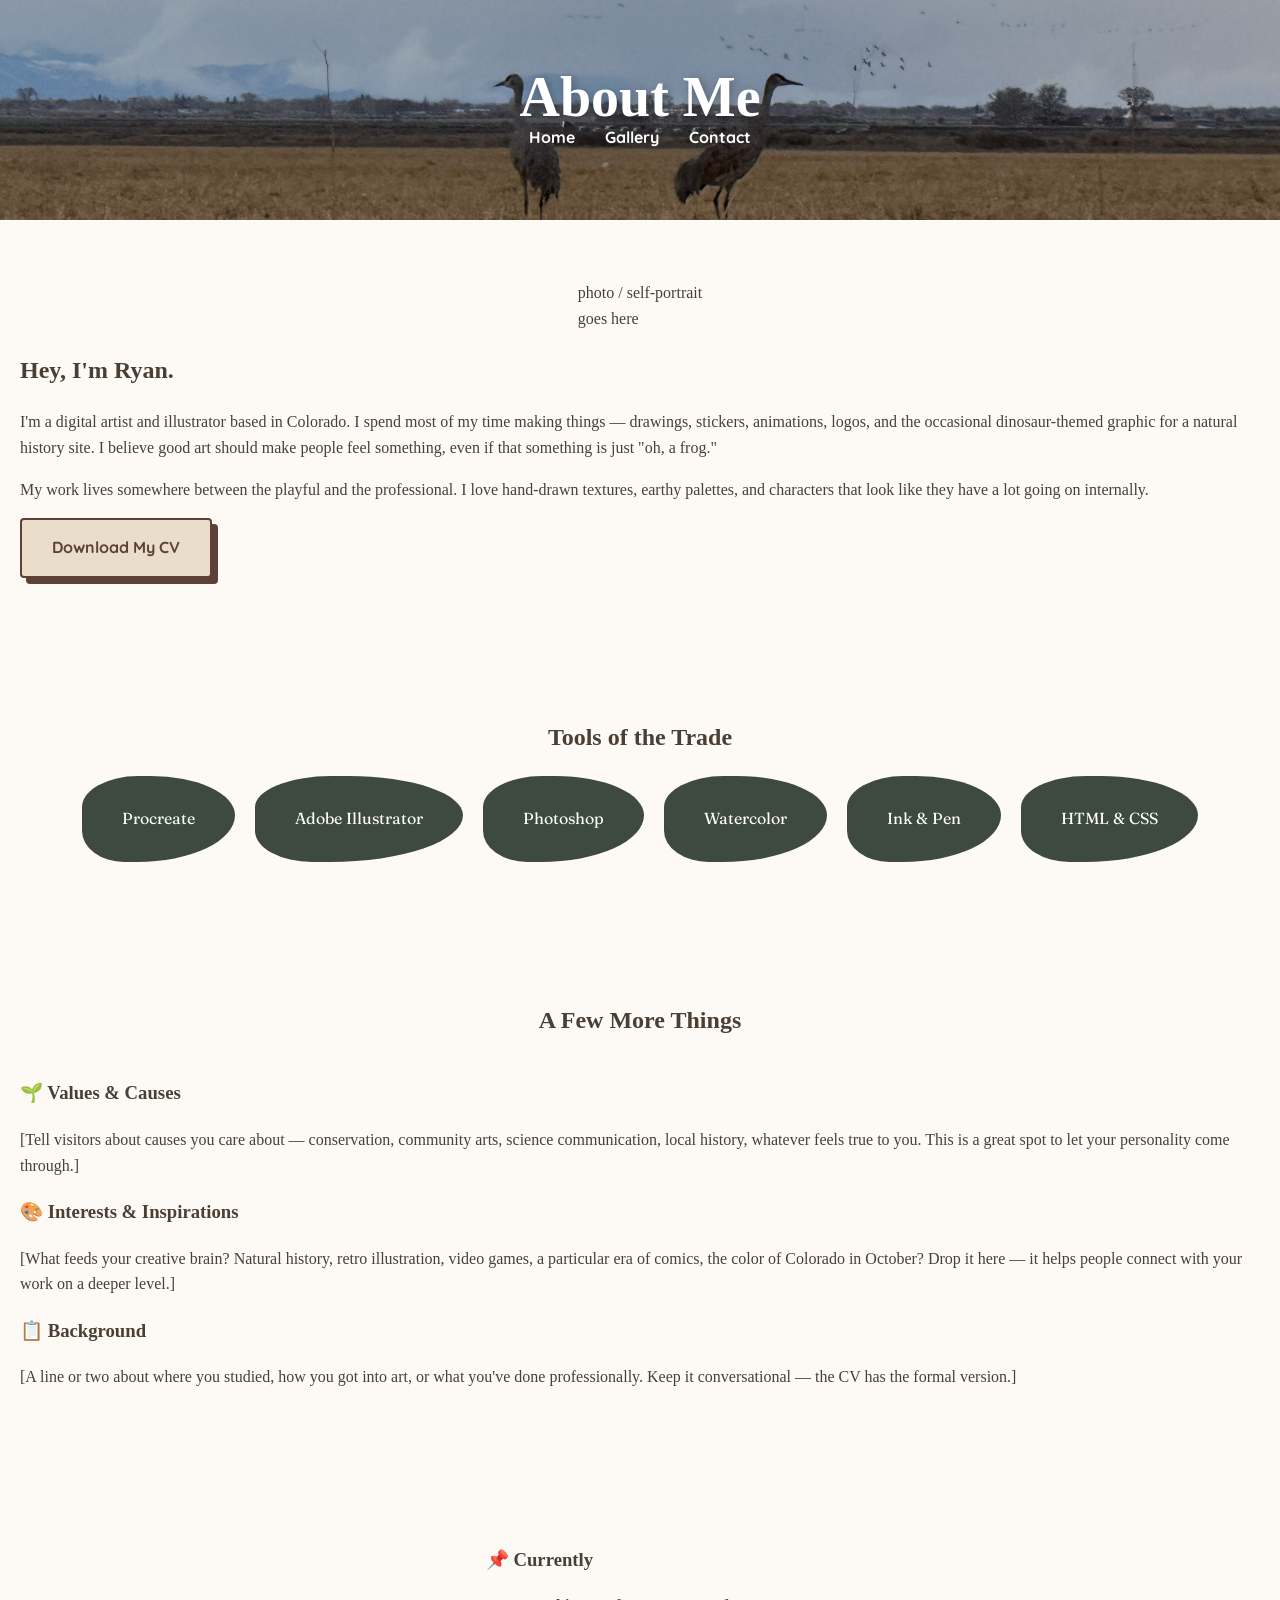
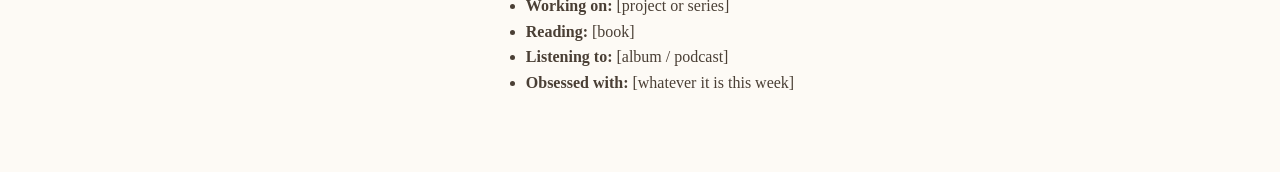
==== about.html @ b2a3b9a8 "Portfolio Ryan Tubbs portfolio" ====
<!DOCTYPE html>
<html lang="en">
<head>
    <meta charset="UTF-8">
    <title>About | Ryan Tubbs</title>
    <link rel="stylesheet" href="style.css">
    <link href="https://fonts.googleapis.com/css2?family=Fraunces:wght@700&family=Quicksand:wght@400;600&display=swap" rel="stylesheet">
</head>
<body>
 
    <header style="min-height: 20vh;">
        <h1>About Me</h1>
        <nav>
            <a href="index.html">Home</a>
            <a href="gallery.html">Gallery</a>
            <a href="contact.html">Contact</a>
        </nav>
    </header>
 
    <main id="about-page">
 
        <!-- INTRO SECTION -->
        <section id="about-intro">
            <div class="about-photo-col">
                <!-- Swap this src for a real photo or self-portrait whenever you're ready -->
                <div class="about-photo-placeholder">
                    <span>photo / self-portrait<br>goes here</span>
                </div>
            </div>
            <div class="about-text-col">
                <h2>Hey, I'm Ryan.</h2>
                <p>
                    I'm a digital artist and illustrator based in Colorado. I spend most of my time
                    making things — drawings, stickers, animations, logos, and the occasional
                    dinosaur-themed graphic for a natural history site. I believe good art should
                    make people feel something, even if that something is just "oh, a frog."
                </p>
                <p>
                    My work lives somewhere between the playful and the professional. I love
                    hand-drawn textures, earthy palettes, and characters that look like they have
                    a lot going on internally.
                </p>
                <!-- Replace href with a real path to your CV PDF when ready -->
                <a href="cv.pdf" class="tactile-btn" download>Download My CV</a>
            </div>
        </section>
 
        <!-- TOOLS & SKILLS -->
        <section id="about-skills">
            <h2>Tools of the Trade</h2>
            <div class="blob-links">
                <span class="blob-btn">Procreate</span>
                <span class="blob-btn">Adobe Illustrator</span>
                <span class="blob-btn">Photoshop</span>
                <span class="blob-btn">Watercolor</span>
                <span class="blob-btn">Ink & Pen</span>
                <span class="blob-btn">HTML & CSS</span>
            </div>
        </section>
 
        <!-- INTERESTS / VALUES / CAUSES — fill these in with your own content -->
        <section id="about-more">
            <h2>A Few More Things</h2>
            <div class="about-cards">
 
                <div class="about-card">
                    <h3>&#x1F331; Values & Causes</h3>
                    <p>
                        [Tell visitors about causes you care about — conservation,
                        community arts, science communication, local history, whatever
                        feels true to you. This is a great spot to let your personality
                        come through.]
                    </p>
                </div>
 
                <div class="about-card">
                    <h3>&#x1F3A8; Interests & Inspirations</h3>
                    <p>
                        [What feeds your creative brain? Natural history, retro illustration,
                        video games, a particular era of comics, the color of Colorado in October?
                        Drop it here — it helps people connect with your work on a deeper level.]
                    </p>
                </div>
 
                <div class="about-card">
                    <h3>&#x1F4CB; Background</h3>
                    <p>
                        [A line or two about where you studied, how you got into art,
                        or what you've done professionally. Keep it conversational —
                        the CV has the formal version.]
                    </p>
                </div>
 
            </div>
        </section>
 
        <!-- CURRENTLY — the "alive" sticky note section -->
        <section id="about-currently">
            <div class="currently-note">
                <h3>&#x1F4CC; Currently</h3>
                <ul>
                    <li><strong>Working on:</strong> [project or series]</li>
                    <li><strong>Reading:</strong> [book]</li>
                    <li><strong>Listening to:</strong> [album / podcast]</li>
                    <li><strong>Obsessed with:</strong> [whatever it is this week]</li>
                </ul>
            </div>
        </section>
 
    </main>
 
</body>
</html>
---- style.css ----
/* --- 1. THE FOUNDATION --- */
:root {
    --bg-color: #fdfaf5;
    --text-main: #4a3f35;
    --door-primary: #5d4037;
    --door-secondary: #3e4a3d;
    --accent-yellow: #fff9c4;
}

html { scroll-behavior: smooth; }

body {
    background-color: var(--bg-color);
    color: var(--text-main);
    margin: 0;
    line-height: 1.6;
    overflow-x: hidden;
    transition: background-color 0.5s ease, color 0.5s ease;
}

/* The Grain Overlay */
body::before {
    content: "";
    position: fixed;
    top: 0; left: 0;
    width: 100%; height: 100%;
    background: url('https://www.transparenttextures.com/patterns/p6.png'); 
    opacity: 0.28;
    pointer-events: none;
    z-index: 5000;
}

/* --- 2. THE WELCOME DOORS --- */
#welcome-wrapper {
    position: fixed;
    top: 0; left: 0;
    width: 100vw; height: 100vh;
    z-index: 9999;
    overflow: hidden;
    display: block;
}

.door-layer {
    position: absolute;
    width: 100%; height: 100%;
    display: flex;
}

/* Two-Tone Logic */
.layer-front .door { background-color: var(--door-primary); z-index: 2; }
.layer-back .door { background-color: var(--door-secondary); z-index: 1; }

.door {
    width: 50%; height: 100%;
    display: flex;
    align-items: center;
    position: relative;
    transition: transform 1.5s cubic-bezier(0.4, 0, 0.2, 1);
}

.left-door { justify-content: flex-end; border-right: 1px solid rgba(255,255,255,0.05); }
.right-door { justify-content: flex-start; border-left: 1px solid rgba(255,255,255,0.05); }

.no-doors {
    display: none !important;
}

.welcome-text h1 {
    font-family: 'Fraunces', serif;
    font-size: 3.5rem;
    padding: 0 40px;
    color: var(--bg-color); /* Contrast against the dark doors */
    white-space: nowrap;
}

/* The Heavy Animation Logic */
.opened .layer-front .left-door { animation: heavyOpenLeft 4.5s forwards; }
.opened .layer-front .right-door { animation: heavyOpenRight 4.5s forwards; }

/* The secondary doors open slightly later and slower for that 'peeling' effect */
.opened .layer-back .left-door { animation: heavyOpenLeft 4.5s forwards 0.3s; }
.opened .layer-back .right-door { animation: heavyOpenRight 4.5s forwards 0.3s; }

@keyframes heavyOpenLeft {
    0%   { transform: translateX(0); }
    15%  { transform: translateX(-5%); } /* The initial struggle */
    30%  { transform: translateX(-4%); } /* The kickback */
    100% { transform: translateX(-130%); }
}

@keyframes heavyOpenRight {
    0%   { transform: translateX(0); }
    15%  { transform: translateX(5%); }
    30%  { transform: translateX(4%); }
    100% { transform: translateX(130%); }
}

/* --- 3. HEADER & HERO --- */
header {
    padding: 100px 20px;
    background-image: url('images/hero/cranes2.jpg'); 
    background-position: center;
    background-size: cover; 
    background-repeat: no-repeat;
    min-height: 40vh;
    display: flex;
    flex-direction: column;
    justify-content: center;
    align-items: center;
    position: relative;
    padding: 20px
}

header h1 { font-size: 3.5rem; margin: 0; color: white; text-shadow: 2px 2px 10px rgba(0,0,0,0.3); line-height: 1; }
header p { font-family: 'Quicksand'; text-transform: uppercase; letter-spacing: 2px; color: white; }

/* The Hover Glow (Behind the top layer) */
header::before {
    content: "";
    position: absolute;
    inset: 0;
    background: inherit;
    z-index: -1;
    transition: all 0.5s ease;
    opacity: 0;
}
header:hover::before {
    opacity: 1;
    filter: blur(30px) brightness(1.3);
    transform: scale(1.05);
}

nav { display: flex; gap: 30px; margin-top: 0px; }
nav a { color: white; text-decoration: none; font-weight: bold; font-family: 'Quicksand'; }

/* --- 4. GALLERY & CONTENT --- */
#gallery {
    display: flex !important; 
    flex-direction: column;
    justify-content: center;
    min-height: 80vh;
    width: 100%;
    overflow: hidden;
    padding: 40px 0;
    cursor: grab;
    position: relative;
    align-items: flex-start !important; /* Reset centering */
    text-align: left;
}

#gallery h2 {
    text-align: center; /* Keep the title centered */
    width: 100%;
    margin-bottom: 40px;
}

.art-grid {
    display: flex !important; 
    flex-direction: row !important; /* FORCE horizontal */
    flex-wrap: nowrap !important;   /* STOP stacking */
    width: max-content;             /* Essential: lets the grid be wider than the screen */
    gap: 60px;
    padding-left: 100px;            /* Starting padding */
    will-change: transform;
}

.image-container {
    flex: 0 0 450px;                /* Each image slot is exactly 450px wide */
    width: 450px;
    position: relative;
    display: block;
}

.image-container img {
    width: 100%;
    height: auto;
    max-height: 500px;
    object-fit: contain;
    display: block;
    pointer-events: none;           /* Stops the 'ghost image' drag bug */
    border-radius: 20px;            /* Or your wobbly border radius */
    border: 2px solid var(--door-primary);
    transition: all 0.5s ease;
    background-color: var(--bg-color);
    border-radius: inherit;
    overflow: hidden;
}

.image-container:nth-child(4n+1) img {
    border-radius: 50% 50% 50% 50% / 60% 60% 40% 40%; /* Tall egg */
}
.image-container:nth-child(4n+2) img {
    border-radius: 30% 70% 20% 80% / 80% 20% 80% 20%; /* Lumpy organic */
}
.image-container:nth-child(4n+3) img {
    border-radius: 60% 40% 60% 40% / 40% 60% 40% 60%; /* Wide oval */
}
.image-container:nth-child(4n+4) img {
    border-radius: 80% 20% 60% 40% / 60% 40% 20% 80%; /* Teardrop-ish */
}

.image-container:hover img {
    transform: scale(1.05);
    border-radius: 50% !important; /* Becomes a more perfect circle/oval */
    border-color: var(--door-secondary);
}

.image-container:has(.tactile-btn) {
    transform: none !important; 
    display: flex;
    align-items: center;
    justify-content: center;
    min-width: 300px;
}

.image-container .tactile-btn {
    padding: 40px 60px; /* Much larger clickable area */
    font-size: 1.4rem;   /* Bigger text */
    text-align: center;
    border-width: 3px;
    box-shadow: 10px 10px 0px var(--door-primary); /* Heavier shadow */
}

.image-container .tactile-btn:hover {
    transform: translate(6px, 6px); /* More dramatic 'press' */
    box-shadow: 4px 4px 0px var(--door-primary);
}

.image-container:has(.tactile-btn) img {
    display: none;
}

.tactile-btn {
    border-radius: 4px !important;
}

/* Stagger */
.image-container:nth-child(even) { transform: translateY(20px); }
.image-container:nth-child(odd) { transform: translateY(-10px); }

.image-container::after {
    content: attr(data-tooltip);
    position: absolute;
    bottom: -30px; 
    left: 50%;
    transform: translateX(-50%);
    background: var(--accent-yellow);
    color: black;
    padding: 5px 12px;
    font-family: 'Courier New', monospace;
    opacity: 0;
    transition: 0.3s;
}
.image-container:hover::after { 
    opacity: 1; 
    bottom: -10px; 
}

/* Blobs */
.blob-links { display: flex; gap: 20px; flex-wrap: wrap; justify-content: center; }
.blob-btn {
    padding: 30px 40px;
    background: var(--door-secondary);
    color: white;
    text-decoration: none;
    font-family: 'Fraunces';
    border-radius: 40% 60% 70% 30% / 40% 50% 60% 40%;
    transition: 0.3s;
}
.blob-btn:hover { border-radius: 50%; transform: scale(1.1); }

/* Vibe Switcher */
.vibe-switcher {
    position: fixed;
    bottom: 20px; right: 20px;
    background: rgba(0,0,0,0.7);
    color: white;
    padding: 15px;
    border-radius: 20px;
    opacity: 0; /* Changed to 0 */
    transition: opacity 1s ease;
    z-index: 6000;
}

.swatches { display: flex; gap: 10px; margin-top: 5px; }
.swatch { width: 25px; height: 25px; border-radius: 50%; border: 2px solid white; cursor: pointer; }
.swatch.earthy { background: #5d4037; }
.swatch.midnight { background: #34495e; }
.swatch.neon { background: #d4a373; }

section {
    position: relative; /* REQUIRED for pinned doodles */
    padding: 60px 20px;
    display: flex;
    flex-direction: column;
    align-items: center;
    overflow: hidden; /* Prevents doodles from causing side-scroll */
}

/* --- TACTILE BUTTON FIX --- */
.tactile-btn {
    display: inline-block;
    padding: 15px 30px;
    background: #eaddca;
    color: #5d4037 !important;
    text-decoration: none;
    font-family: 'Quicksand', sans-serif;
    font-weight: bold;
    border: 2px solid #5d4037;
    border-radius: 4px;
    box-shadow: 6px 6px 0px #5d4037; 
    transition: all 0.1s ease;
}

.tactile-btn:hover {
    transform: translate(4px, 4px); 
    box-shadow: 2px 2px 0px #5d4037; 
    background: #f5efe6; /* FIXED: Added semicolon */
    border-radius: 4px; /* Force it to stay rectangular */
}

/* --- PINNED DOODLE FIX --- */
.margin-doodle {
    position: absolute; /* Pinned to Section */
    width: 100px;  
    height: 100px; 
    z-index: 10;
    pointer-events: auto;
    background-size: 300px 100px;
    cursor: help;
    opacity: 0.7;
}

/* Specific Positions */
#doodle-left { left: 20px; top: 40%; }
#doodle-right { right: 20px; top: 60%; }

/* The Animation Trigger */
.margin-doodle:hover {
    animation: playDoodle 0.6s steps(3) infinite;
}

@keyframes playDoodle {
    from { background-position: 0px; }
    to { background-position: -300px; }
}

#gallery-page {
    padding: 50px 5%;
}

.filter-controls {
    display: flex;
    justify-content: center;
    gap: 15px;
    margin-top: 20px;
    margin-bottom: 50px;
}

.gallery-grid {
    display: grid;
    grid-template-columns: repeat(auto-fill, minmax(280px, 300px));
    gap: 30px;
    justify-content: center;
    justify-items: center;
    padding: 20px;
}

.gallery-item {
    width: 350px;
    height: 300px;
    display: flex;
    justify-content: center;
    align-items: center;
    width: 100%;
    transition: transform 0.3s ease;
}

.gallery-item img {
    max-width: 100%;
    max-height: 100%;
    width: auto;
    height: auto;
    object-fit: contain;
    border: 1px solid var(--door-primary);
    border-radius: 12px; 
    background: white;
    padding: 8px;
    box-shadow: 4px 4px 0px rgba(0,0,0,0.05);
}

/* STICKER OVERRIDE: No border, white outline, and a drop shadow */
.gallery-item[data-category="stickers"] img {
    border: none;
    background: transparent;
    box-shadow: none;
    filter: drop-shadow(4px 4px 0px rgba(0,0,0,0.1)) drop-shadow(-1px -1px 0 white) drop-shadow(1px -1px 0 white) drop-shadow(-1px 1px 0 white) drop-shadow(1px 1px 0 white);
    padding: 0;
}

.gallery-item::after {
    content: attr(data-tooltip);
    position: absolute;
    bottom: -10px;
    left: 50%;
    transform: translateX(-50%);
    background: var(--accent-yellow);
    color: #000;
    padding: 5px 12px;
    font-family: 'Courier New', Courier, monospace;
    font-size: 0.85rem;
    font-weight: bold;
    border: 1px solid var(--door-primary);
    white-space: nowrap;
    opacity: 0;
    transition: all 0.3s cubic-bezier(0.18, 0.89, 0.32, 1.28);
    pointer-events: none;
    z-index: 20;
    box-shadow: 3px 3px 0px var(--door-primary);
}

.gallery-item:hover::after {
    opacity: 1;
    bottom: 15px; /* Pops up into view */
}

.year-label {
    position: absolute;
    bottom: 12px;
    justify-content: center;
    background: var(--accent-yellow);
    color: black;
    padding: 2px 6px;
    font-size: 0.7rem;
    font-family: 'Courier New', monospace;
    border: 1px solid var(--door-primary);
    border-radius: 4px;
    opacity: 0;
    transition: opacity 0.1s ease 0s;
}

.gallery-item:hover .year-label {
    bottom: 12px;
    opacity: 1;
    transition: opacity 0.4s ease 0.2s;
}

.gallery-item:hover {
    transform: translateY(-5px);
}

.gallery-item::after {
    bottom: 5px; 
    transition: all 0.3s cubic-bezier(0.18, 0.89, 0.32, 1.28);
}

.gallery-item:hover::after {
    opacity: 1;
    bottom: 35px; /* Pops up higher to make room for the year below it */
}

.hide-doors-instantly #welcome-wrapper {
    display: none !important;
    animation: none !important;
    transition: none !important;
}

.hide-doors-instantly .vibe-switcher {
    opacity: 1 !important;
}
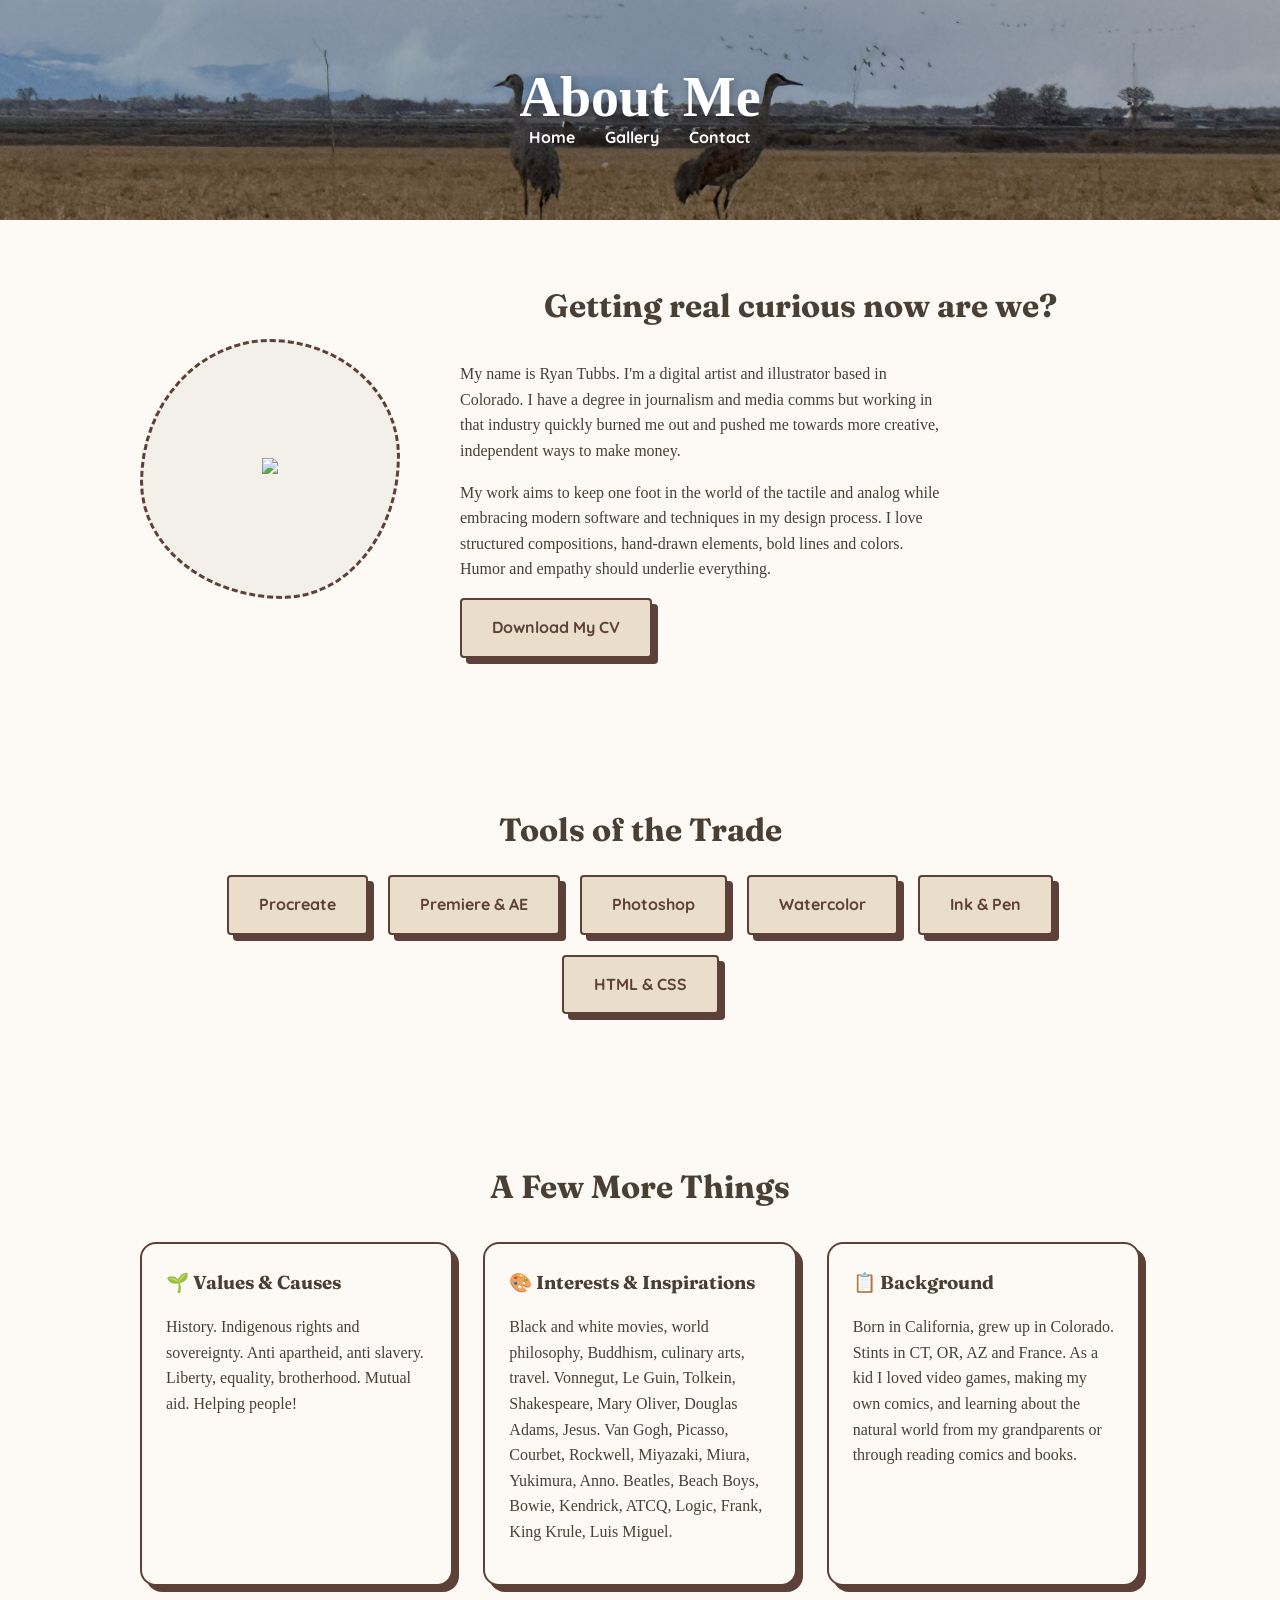
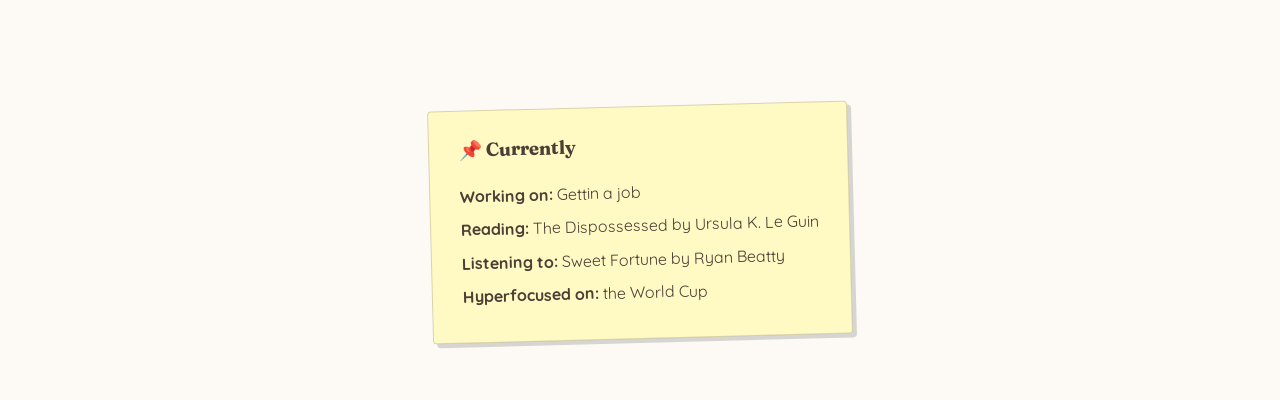
==== commit 7fe173c5: "7 17 second" ====
--- a/about.html
+++ b/about.html
@@ -22,23 +22,21 @@
         <!-- INTRO SECTION -->
         <section id="about-intro">
             <div class="about-photo-col">
-                <!-- Swap this src for a real photo or self-portrait whenever you're ready -->
                 <div class="about-photo-placeholder">
-                    <span>photo / self-portrait<br>goes here</span>
+                    <span><img src="images/about/ryan-tomb.jpg"></span>
                 </div>
             </div>
             <div class="about-text-col">
-                <h2>Hey, I'm Ryan.</h2>
+                <h2>Getting real curious now are we?</h2>
                 <p>
-                    I'm a digital artist and illustrator based in Colorado. I spend most of my time
-                    making things — drawings, stickers, animations, logos, and the occasional
-                    dinosaur-themed graphic for a natural history site. I believe good art should
-                    make people feel something, even if that something is just "oh, a frog."
+                    My name is Ryan Tubbs. I'm a digital artist and illustrator based in Colorado.
+                    I have a degree in journalism and media comms but working in that industry quickly
+                    burned me out and pushed me towards more creative, independent ways to make money.
                 </p>
                 <p>
-                    My work lives somewhere between the playful and the professional. I love
-                    hand-drawn textures, earthy palettes, and characters that look like they have
-                    a lot going on internally.
+                    My work aims to keep one foot in the world of the tactile and analog while embracing
+                    modern software and techniques in my design process. I love structured compositions, 
+                    hand-drawn elements, bold lines and colors. Humor and empathy should underlie everything.
                 </p>
                 <!-- Replace href with a real path to your CV PDF when ready -->
                 <a href="cv.pdf" class="tactile-btn" download>Download My CV</a>
@@ -49,16 +47,15 @@
         <section id="about-skills">
             <h2>Tools of the Trade</h2>
             <div class="blob-links">
-                <span class="blob-btn">Procreate</span>
-                <span class="blob-btn">Adobe Illustrator</span>
-                <span class="blob-btn">Photoshop</span>
-                <span class="blob-btn">Watercolor</span>
-                <span class="blob-btn">Ink & Pen</span>
-                <span class="blob-btn">HTML & CSS</span>
+                <span class="tactile-btn">Procreate</span>
+                <span class="tactile-btn">Premiere & AE</span>
+                <span class="tactile-btn">Photoshop</span>
+                <span class="tactile-btn">Watercolor</span>
+                <span class="tactile-btn">Ink & Pen</span>
+                <span class="tactile-btn">HTML & CSS</span>
             </div>
         </section>
  
-        <!-- INTERESTS / VALUES / CAUSES — fill these in with your own content -->
         <section id="about-more">
             <h2>A Few More Things</h2>
             <div class="about-cards">
@@ -66,28 +63,27 @@
                 <div class="about-card">
                     <h3>&#x1F331; Values & Causes</h3>
                     <p>
-                        [Tell visitors about causes you care about — conservation,
-                        community arts, science communication, local history, whatever
-                        feels true to you. This is a great spot to let your personality
-                        come through.]
+                        History. Indigenous rights and sovereignty. Anti apartheid, anti slavery.
+                        Liberty, equality, brotherhood. Mutual aid. Helping people!
                     </p>
                 </div>
  
                 <div class="about-card">
                     <h3>&#x1F3A8; Interests & Inspirations</h3>
                     <p>
-                        [What feeds your creative brain? Natural history, retro illustration,
-                        video games, a particular era of comics, the color of Colorado in October?
-                        Drop it here — it helps people connect with your work on a deeper level.]
+                        Black and white movies, world philosophy, Buddhism, culinary arts, travel.
+                        Vonnegut, Le Guin, Tolkein, Shakespeare, Mary Oliver, Douglas Adams, Jesus.
+                        Van Gogh, Picasso, Courbet, Rockwell, Miyazaki, Miura, Yukimura, Anno.
+                        Beatles, Beach Boys, Bowie, Kendrick, ATCQ, Logic, Frank, King Krule, Luis Miguel.
                     </p>
                 </div>
  
                 <div class="about-card">
                     <h3>&#x1F4CB; Background</h3>
                     <p>
-                        [A line or two about where you studied, how you got into art,
-                        or what you've done professionally. Keep it conversational —
-                        the CV has the formal version.]
+                        Born in California, grew up in Colorado. Stints in CT, OR, AZ and France.
+                        As a kid I loved video games, making my own comics, and learning about the 
+                        natural world from my grandparents or through reading comics and books.
                     </p>
                 </div>
  
@@ -99,10 +95,10 @@
             <div class="currently-note">
                 <h3>&#x1F4CC; Currently</h3>
                 <ul>
-                    <li><strong>Working on:</strong> [project or series]</li>
-                    <li><strong>Reading:</strong> [book]</li>
-                    <li><strong>Listening to:</strong> [album / podcast]</li>
-                    <li><strong>Obsessed with:</strong> [whatever it is this week]</li>
+                    <li><strong>Working on:</strong> Gettin a job</li>
+                    <li><strong>Reading:</strong> The Dispossessed by Ursula K. Le Guin</li>
+                    <li><strong>Listening to:</strong> Sweet Fortune by Ryan Beatty</li>
+                    <li><strong>Hyperfocused on:</strong> the World Cup</li>
                 </ul>
             </div>
         </section>
--- a/style.css
+++ b/style.css
@@ -345,7 +345,7 @@
     to { background-position: -300px; }
 }
 
-#gallery-page {
+#full-gallery-page {
     padding: 50px 5%;
 }
 
@@ -467,4 +467,155 @@
 
 .hide-doors-instantly .vibe-switcher {
     opacity: 1 !important;
+}
+
+/* --- 5. GENERIC HEADINGS (about / contact / other inner pages) --- */
+#about-page h2,
+#contact-page h2 {
+    font-family: 'Fraunces', serif;
+    font-size: 2rem;
+    text-align: center;
+    margin-bottom: 30px;
+}
+
+#about-page section,
+#contact-page section {
+    max-width: 1000px;
+    margin: 0 auto;
+    width: 100%;
+}
+
+/* --- 6. ABOUT PAGE --- */
+#about-intro {
+    flex-direction: row;
+    flex-wrap: wrap;
+    align-items: center;
+    justify-content: center;
+    gap: 60px;
+    text-align: left;
+}
+
+.about-photo-col {
+    flex: 0 0 260px;
+}
+
+.about-photo-placeholder {
+    width: 260px;
+    height: 260px;
+    border-radius: 50% 50% 45% 55% / 55% 45% 55% 45%;
+    border: 3px dashed var(--door-primary);
+    background: rgba(93, 64, 55, 0.06);
+    display: flex;
+    align-items: center;
+    justify-content: center;
+    text-align: center;
+    padding: 20px;
+    box-sizing: border-box;
+    font-family: 'Quicksand', sans-serif;
+    color: var(--door-primary);
+}
+
+.about-text-col {
+    flex: 1 1 380px;
+}
+
+.about-text-col h2 {
+    font-family: 'Fraunces', serif;
+    font-size: 2.2rem;
+    text-align: left;
+    margin-top: 0;
+    margin-bottom: 16px;
+}
+
+.about-text-col p {
+    max-width: 60ch;
+}
+
+#about-skills h2 {
+    margin-bottom: 20px;
+}
+
+.about-cards {
+    display: grid;
+    grid-template-columns: repeat(auto-fit, minmax(240px, 1fr));
+    gap: 30px;
+    text-align: left;
+}
+
+.about-card {
+    background: var(--bg-color);
+    border: 2px solid var(--door-primary);
+    border-radius: 16px;
+    padding: 24px;
+    box-shadow: 6px 6px 0px var(--door-primary);
+    transition: transform 0.2s ease, box-shadow 0.2s ease;
+}
+
+.about-card:hover {
+    transform: translate(-3px, -3px);
+    box-shadow: 9px 9px 0px var(--door-primary);
+}
+
+.about-card h3 {
+    font-family: 'Fraunces', serif;
+    margin-top: 0;
+    margin-bottom: 10px;
+}
+
+#about-currently {
+    display: flex;
+    justify-content: center;
+}
+
+.currently-note {
+    background: var(--accent-yellow);
+    border: 1px solid rgba(0, 0, 0, 0.15);
+    border-radius: 4px;
+    box-shadow: 4px 4px 0px rgba(0, 0, 0, 0.15);
+    padding: 24px 30px;
+    max-width: 420px;
+    transform: rotate(-1.5deg);
+    color: #4a3f35;
+}
+
+.currently-note h3 {
+    font-family: 'Fraunces', serif;
+    margin-top: 0;
+}
+
+.currently-note ul {
+    list-style: none;
+    padding: 0;
+    margin: 0;
+    font-family: 'Quicksand', sans-serif;
+}
+
+.currently-note li {
+    margin-bottom: 8px;
+}
+
+/* --- 7. CONTACT PAGE --- */
+#contact-intro {
+    text-align: center;
+}
+
+.contact-subtext {
+    max-width: 55ch;
+    margin: 0 auto 30px;
+}
+
+.contact-email-btn {
+    font-size: 1.15rem;
+    padding: 18px 36px;
+}
+
+#contact-availability h2 {
+    margin-bottom: 20px;
+}
+
+.contact-social {
+    display: flex;
+    gap: 20px;
+    flex-wrap: wrap;
+    justify-content: center;
 }
